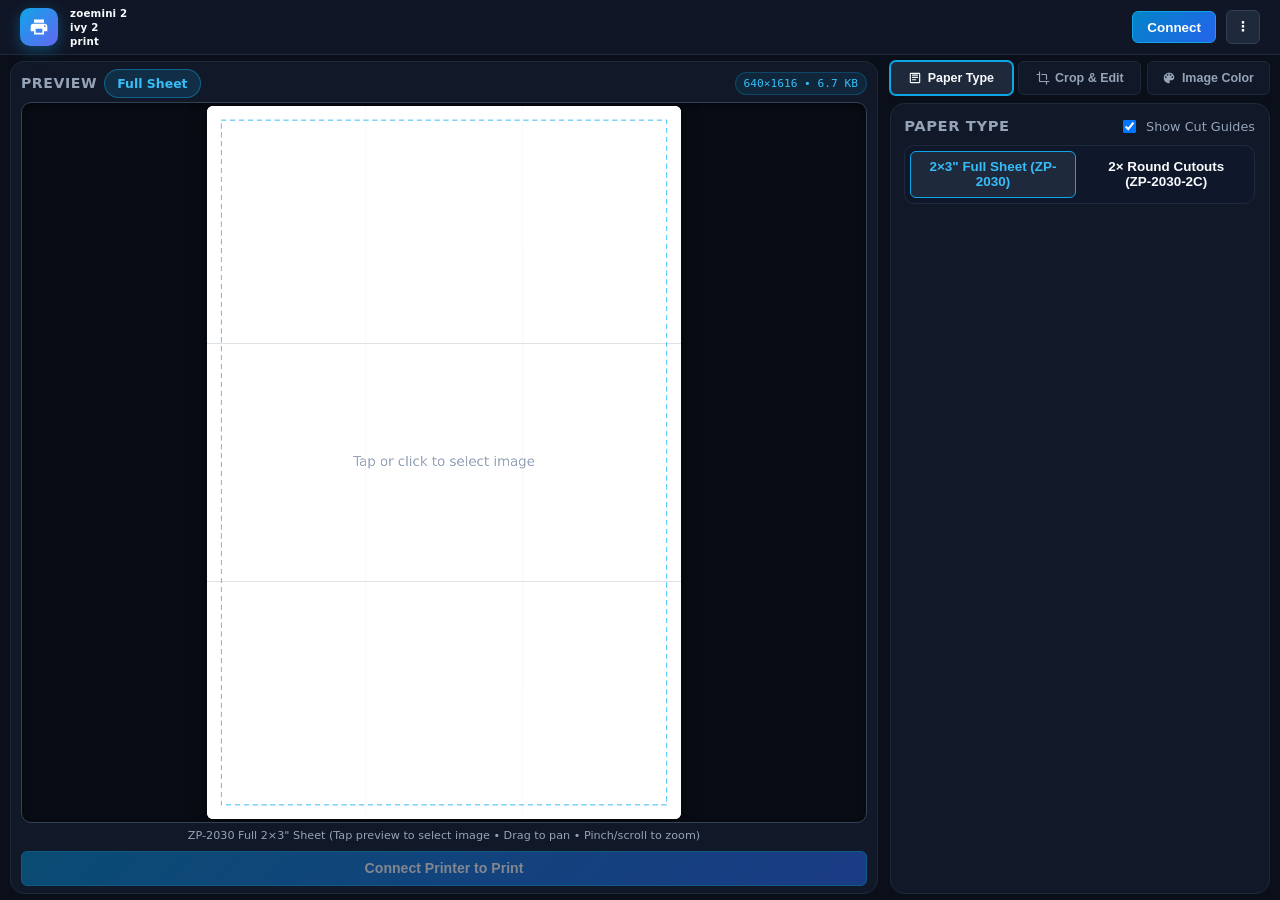
==== ios/ZoeminiPrint/Assets/index.html @ 26948eed "feat(ios): implement native iOS wrapper with Bluetooth bridge and CI workflow - Add WKWebView iOS ap" ====
<!DOCTYPE html>
<html lang="en">
<head>
  <meta charset="UTF-8" />
  <meta name="viewport" content="width=device-width, initial-scale=1.0" />
  <meta name="theme-color" content="#0b0f19" />
  <title>Zoemini 2 / Ivy 2 — Web Print Studio</title>
  <link rel="manifest" href="manifest.json" />
  <link rel="icon" type="image/svg+xml" href="icons/icon.svg" />
  <link rel="icon" type="image/png" sizes="192x192" href="icons/icon-192.png" />
  <link rel="apple-touch-icon" href="icons/icon-192.png" />
  <link rel="stylesheet" href="css/styles.css" />
</head>
<body class="mobile-tab-paper">
  <!-- Top Header -->
  <header class="app-header">
    <div class="brand-group">
      <div class="brand-logo" aria-hidden="true">
        <svg xmlns="http://www.w3.org/2000/svg" viewBox="0 0 24 24" width="20" height="20" fill="currentColor">
          <path d="M19 8H5c-1.66 0-3 1.34-3 3v6h4v4h12v-4h4v-6c0-1.66-1.34-3-3-3zm-3 11H8v-5h8v5zm3-7c-.55 0-1-.45-1-1s.45-1 1-1 1 .45 1 1-.45 1-1 1zm-1-9H6v4h12V3z"/>
        </svg>
      </div>
      <div class="brand-title-compact" aria-label="Zoemini 2 / Ivy 2 Print">
        <span>zoemini 2</span>
        <span>ivy 2</span>
        <span>print</span>
      </div>
    </div>

    <div class="header-conn-controls">
      <!-- Connected Device Name in Header -->
      <div id="header-connected-device" class="header-device-badge" hidden>
        <span class="device-dot"></span>
        <span id="header-device-name" class="device-name-text"></span>
      </div>

      <!-- Connecting Spinner in Header -->
      <span id="header-conn-spinner" class="spinner header-spinner" hidden aria-hidden="true"></span>

      <span id="connection-status-badge" class="status-pill pill-neutral" hidden>Disconnected</span>
      <button id="btn-connect-bt" class="btn btn-primary" type="button">
        Connect
      </button>
      <button id="btn-disconnect" class="btn btn-danger" type="button" hidden>
        Disconnect
      </button>

      <!-- Three-Dot Menu for Telemetry, Simulator & Developer Options -->
      <details id="header-more-menu" class="more-menu">
        <summary class="btn btn-icon-only" aria-label="Menu" title="Menu">
          &#8942;
        </summary>
        <div class="more-menu-popover">
          <a href="https://github.com/MichaelSchuldes/zoemini-ivy2-print" class="more-menu-action-btn" target="_blank" rel="noopener" style="text-decoration:none;">
            <svg xmlns="http://www.w3.org/2000/svg" width="16" height="16" viewBox="0 0 24 24" fill="currentColor">
              <path d="M12 0C5.37 0 0 5.37 0 12c0 5.31 3.435 9.795 8.205 11.385.6.105.825-.255.825-.57 0-.285-.015-1.23-.015-2.235-3.015.555-3.795-.735-4.035-1.41-.135-.345-.72-1.41-1.23-1.695-.42-.225-1.02-.78-.015-.795.945-.015 1.62.87 1.845 1.23 1.08 1.815 2.805 1.305 3.495.99.105-.78.42-1.305.765-1.605-2.67-.3-5.46-1.335-5.46-5.925 0-1.305.465-2.385 1.23-3.225-.12-.3-.54-1.53.12-3.18 0 0 1.005-.315 3.3 1.23.96-.27 1.98-.405 3-.405s2.04.135 3 .405c2.295-1.56 3.3-1.23 3.3-1.23.66 1.65.24 2.88.12 3.18.765.84 1.23 1.905 1.23 3.225 0 4.605-2.805 5.625-5.475 5.925.435.375.81 1.095.81 2.22 0 1.605-.015 2.895-.015 3.3 0 .315.225.69.825.57A12.02 12.02 0 0024 12c0-6.63-5.37-12-12-12z"/>
            </svg>
            <span>GitHub Repository &amp; APK</span>
          </a>

          <button id="menu-btn-telemetry" class="more-menu-action-btn" type="button">
            <svg xmlns="http://www.w3.org/2000/svg" width="16" height="16" viewBox="0 0 24 24" fill="currentColor">
              <path d="M19 3H5c-1.1 0-2 .9-2 2v14c0 1.1.9 2 2 2h14c1.1 0 2-.9 2-2V5c0-1.1-.9-2-2-2zM9 17H7v-7h2v7zm4 0h-2V7h2v10zm4 0h-2v-4h2v4z"/>
            </svg>
            <span>Telemetry &amp; Protocol Inspector</span>
          </button>

          <div class="more-menu-divider"></div>

          <!-- Dual Round Cutout Bleed & Alignment Calibration -->
          <div class="more-menu-title">Calibration</div>
          <details id="round-calibration-details" class="more-menu-details">
            <summary class="more-menu-summary">Round Sticker Cutouts (ZP-2030-2C)</summary>
            <div class="cal-grid" style="margin-top:0.45rem;">
              <div class="cal-field">
                <label for="cal-diameter-mm">Cutout Ø (mm)</label>
                <input id="cal-diameter-mm" type="number" step="0.5" min="20" max="48" value="33" />
              </div>
              <div class="cal-field">
                <label for="cal-bleed-mm">Radial Bleed (mm)</label>
                <input id="cal-bleed-mm" type="number" step="0.25" min="0" max="5" value="2" />
              </div>
              <div class="cal-field">
                <label for="cal-offset-x-mm">Center X Shift (mm)</label>
                <input id="cal-offset-x-mm" type="number" step="0.25" min="-5" max="5" value="0" />
              </div>
              <div class="cal-field">
                <label for="cal-top-y-mm">Top #1 Y Shift (mm)</label>
                <input id="cal-top-y-mm" type="number" step="0.25" min="-5" max="5" value="0" />
              </div>
              <div class="cal-field">
                <label for="cal-bottom-y-mm">Bottom #2 Y Shift (mm)</label>
                <input id="cal-bottom-y-mm" type="number" step="0.25" min="-5" max="5" value="0" />
              </div>
              <div class="cal-field" style="display:flex;align-items:end;">
                <button id="btn-reset-calibration" class="btn btn-sm" type="button" style="width:100%;">
                  Reset Defaults
                </button>
              </div>
            </div>
          </details>

          <div class="more-menu-divider"></div>

          <div class="more-menu-title">Developer &amp; Hardware Simulator</div>
          <button id="btn-connect-sim" class="btn btn-sim btn-sm" type="button" style="width:100%;">
            Start Simulator Mode
          </button>

          <!-- Simulator Fault Injection Controls (shown inside menu when Simulator is active) -->
          <div id="simulator-fault-controls" class="sim-menu-controls" hidden>
            <div class="control-label-row" style="margin-bottom:0.45rem;">
              <label for="sim-select-paper">Sim Loaded Paper</label>
              <select id="sim-select-paper">
                <option value="full-2x3" selected>2×3" Full Sheet (ZP-2030)</option>
                <option value="dual-round-2c">2× Round Cutouts (ZP-2030-2C)</option>
              </select>
            </div>
            <div class="control-label-row">
              <span>Simulator Battery Level</span>
              <span id="sim-battery-label" class="control-value">63%</span>
            </div>
            <input id="sim-battery-range" type="range" min="5" max="63" value="63" />
            <div style="display:flex;flex-direction:column;gap:0.4rem;margin-top:0.45rem;">
              <label class="checkbox-row">
                <input id="sim-chk-cover" type="checkbox" />
                <span>Sim Cover Open</span>
              </label>
              <label class="checkbox-row">
                <input id="sim-chk-nopaper" type="checkbox" />
                <span>Sim Paper Out</span>
              </label>
              <label class="checkbox-row">
                <input id="sim-chk-smartsheet" type="checkbox" />
                <span>Sim Bad SmartSheet</span>
              </label>
            </div>
          </div>
        </div>
      </details>
    </div>
  </header>

  <!-- Browser Compatibility Warning Banner -->
  <div id="compat-warning-banner" class="compat-banner" hidden>
    <strong>Browser Notice:</strong>
    <span id="compat-warning-text"></span>
  </div>

  <!-- Android Web Banner: Hint to download native APK -->
  <div id="android-apk-banner" class="pwa-promo-banner" role="region" aria-label="Download Android App" hidden>
    <div class="pwa-promo-content">
      <div class="pwa-promo-title">
        <strong>📱 Android User? Download the Standalone APK</strong>
      </div>
      <div class="pwa-promo-text">
        Chrome on Android cannot directly communicate with Bluetooth Classic (SPP) printers due to browser and OS profile restrictions. Download the lightweight standalone <strong>Zoemini Print APK</strong> for native Bluetooth printing and direct Gallery sharing!
      </div>
    </div>
    <div class="pwa-promo-actions">
      <a id="btn-download-apk" class="btn btn-sm btn-primary" href="https://github.com/MichaelSchuldes/zoemini-ivy2-print/releases" target="_blank" rel="noopener">
        Download APK
      </a>
      <a id="btn-repo-link" class="btn btn-sm btn-secondary" href="https://github.com/MichaelSchuldes/zoemini-ivy2-print" target="_blank" rel="noopener">
        GitHub Repo
      </a>
      <button id="btn-dismiss-apk-banner" class="btn btn-sm" type="button">
        Got it
      </button>
    </div>
  </div>

  <!-- Main Studio Workspace (Preview on Left, Settings Tabs & Cards on Right) -->
  <main id="view-studio" class="workspace-grid">
    <!-- Main Column: Interactive 2:3 Physical Canvas Preview & Print Trigger -->
    <section class="col-preview">
      <div id="card-preview-stage" class="panel-card preview-stage-card">
        <div class="preview-top-bar">
          <div class="preview-title-group">
            <h2 class="panel-title">Preview</h2>
            <span id="active-slot-editing-badge" class="status-pill pill-sim">
              Full 2×3"
            </span>
          </div>
          <div id="payload-size-badge" class="payload-badge">
            640×1616 • Calculating...
          </div>
        </div>

        <div class="preview-canvas-wrapper">
          <canvas id="zink-preview-canvas" width="1280" height="1920"></canvas>
        </div>

        <div id="canvas-mode-caption" class="canvas-caption">
          Drag to pan • Pinch / scroll to zoom
        </div>

        <!-- Print Progress Indicator -->
        <div id="print-progress-container" class="progress-box" hidden>
          <div class="progress-track">
            <div id="print-progress-fill" class="progress-fill"></div>
          </div>
          <div id="print-progress-text" class="progress-text">Preparing print job...</div>
        </div>

        <div class="print-cta-bar">
          <button id="btn-print-now" class="btn btn-primary btn-block" type="button" disabled>
            Connect Printer to Print
          </button>
        </div>
      </div>
    </section>

    <!-- Studio Controls Tabs (Paper Type, Crop & Edit, Image Color) -->
    <div id="mobile-studio-tabs" class="mobile-tabs" role="tablist">
      <button id="tab-btn-paper" class="mobile-tab-btn active" type="button" role="tab" aria-selected="true">
        <svg xmlns="http://www.w3.org/2000/svg" width="14" height="14" viewBox="0 0 24 24" fill="currentColor">
          <path d="M19 3H5c-1.1 0-2 .9-2 2v14c0 1.1.9 2 2 2h14c1.1 0 2-.9 2-2V5c0-1.1-.9-2-2-2zm0 16H5V5h14v14zM7 10h10v2H7zm0 4h7v2H7zm0-8h10v2H7z"/>
        </svg>
        <span>Paper Type</span>
      </button>
      <button id="tab-btn-crop" class="mobile-tab-btn" type="button" role="tab" aria-selected="false">
        <svg xmlns="http://www.w3.org/2000/svg" width="14" height="14" viewBox="0 0 24 24" fill="currentColor">
          <path d="M17 15h2V7c0-1.1-.9-2-2-2H9v2h8v8zM7 17V1H5v4H1v2h4v10c0 1.1.9 2 2 2h10v4h2v-4h4v-2H7z"/>
        </svg>
        <span>Crop &amp; Edit</span>
      </button>
      <button id="tab-btn-color" class="mobile-tab-btn" type="button" role="tab" aria-selected="false">
        <svg xmlns="http://www.w3.org/2000/svg" width="14" height="14" viewBox="0 0 24 24" fill="currentColor">
          <path d="M12 3c-4.97 0-9 4.03-9 9s4.03 9 9 9c.83 0 1.5-.67 1.5-1.5 0-.39-.15-.74-.39-1.01-.23-.26-.38-.61-.38-.99 0-.83.67-1.5 1.5-1.5H16c2.76 0 5-2.24 5-5 0-4.42-4.03-8-9-8zm-5.5 9c-.83 0-1.5-.67-1.5-1.5S5.67 9 6.5 9 8 9.67 8 10.5 7.33 12 6.5 12zm3-4C8.67 8 8 7.33 8 6.5S8.67 5 9.5 5s1.5.67 1.5 1.5S10.33 8 9.5 8zm5 0c-.83 0-1.5-.67-1.5-1.5S13.67 5 14.5 5s1.5.67 1.5 1.5S15.33 8 14.5 8zm3 4c-.83 0-1.5-.67-1.5-1.5S16.67 9 17.5 9s1.5.67 1.5 1.5-.67 1.5-1.5 1.5z"/>
        </svg>
        <span>Image Color</span>
      </button>
      <button id="tab-btn-toggle" class="mobile-tab-btn-toggle" type="button" title="Minimize controls for full preview" aria-label="Toggle controls drawer">
        <svg id="tab-toggle-icon" xmlns="http://www.w3.org/2000/svg" width="14" height="14" viewBox="0 0 24 24" fill="currentColor">
          <path d="M7.41 8.59L12 13.17l4.59-4.58L18 10l-6 6-6-6 1.41-1.41z"/>
        </svg>
      </button>
    </div>

    <!-- Right Settings Column: Paper Mode, Crop & Transform, Color & Quality -->
    <section class="col-right">
      <!-- Paper Format Card (Tab: Paper Type) -->
      <div id="card-paper-media" class="panel-card">
        <div class="panel-header">
          <h2 class="panel-title">Paper Type</h2>
          <label class="checkbox-row" title="Toggle non-printed crop grid and circular die-cut rings">
            <input id="chk-show-guides" type="checkbox" checked />
            <span>Show Cut Guides</span>
          </label>
        </div>

        <div class="segmented-group" role="group" aria-label="ZINK Paper Format">
          <button id="btn-paper-full" class="btn active" type="button">
            2×3" Full Sheet (ZP-2030)
          </button>
          <button id="btn-paper-dual-round" class="btn" type="button">
            2× Round Cutouts (ZP-2030-2C)
          </button>
        </div>

        <!-- Paper Mismatch Warning Banner (shown when UI mode != device loaded paper) -->
        <div id="paper-mismatch-banner" class="mismatch-banner" role="alert" hidden>
          <div class="mismatch-banner-body">
            <strong>⚠ Paper Type Mismatch:</strong>
            <span id="paper-mismatch-text">
              The printer has 2× Round Cutouts (ZP-2030-2C) loaded, but the UI is set to 2×3" Full Sheet.
            </span>
          </div>
          <div style="display:flex;gap:0.4rem;flex-wrap:wrap;">
            <button id="btn-match-device-paper" class="btn btn-sm btn-warn" type="button" style="flex:1;">
              Switch UI to Match Printer
            </button>
            <button id="btn-update-tray-to-ui" class="btn btn-sm" type="button" style="flex:1;" title="I just loaded this paper into the printer tray">
              I Loaded This Paper in Printer
            </button>
          </div>
        </div>

        <!-- Cover Closed Paper Change Prompt (auto-shown when printer Top Cover is opened & closed) -->
        <div id="cover-closed-paper-prompt" class="mismatch-banner" style="background:rgba(14,165,233,0.14);border-color:rgba(14,165,233,0.5);color:#bae6fd;" hidden>
          <div class="mismatch-banner-body">
            <strong>Top Cover Closed — Did you swap paper?</strong>
            <span>Select which ZINK paper pack is now loaded in the tray:</span>
          </div>
          <div style="display:flex;gap:0.4rem;flex-wrap:wrap;">
            <button id="btn-confirm-loaded-full" class="btn btn-sm btn-primary" type="button" style="flex:1;">
              2×3" Full Sheet (ZP-2030)
            </button>
            <button id="btn-confirm-loaded-round" class="btn btn-sm btn-primary" type="button" style="flex:1;">
              2× Round (ZP-2030-2C)
            </button>
          </div>
        </div>

        <!-- Dual Round Quick Actions -->
        <div id="dual-round-actions-bar" class="dual-round-bar" hidden>
          <button id="btn-copy-slot1-to-2" class="btn btn-sm" type="button" title="Duplicate Top Sticker image & crop settings to Bottom Sticker">
            Copy Top → Bottom
          </button>
          <button id="btn-swap-slots" class="btn btn-sm" type="button" title="Swap Top and Bottom circle stickers">
            Swap Top ⇅ Bottom
          </button>
        </div>

        <!-- Multi-Page PDF Navigation (Shown ONLY when active slot holds a PDF) -->
        <div id="pdf-pagination-box" class="pdf-bar" hidden>
          <span class="pdf-bar-label">PDF Page:</span>
          <div class="pdf-bar-controls">
            <button id="btn-pdf-prev" class="btn btn-sm" type="button">&larr; Prev</button>
            <input id="input-pdf-page" class="pdf-page-input" type="number" min="1" value="1" />
            <span id="label-pdf-total">of 1</span>
            <button id="btn-pdf-next" class="btn btn-sm" type="button">Next &rarr;</button>
          </div>
        </div>
      </div>

      <!-- Crop, Zoom & Rotation Card (Tab: Crop & Edit) -->
      <div id="card-crop-controls" class="panel-card">
        <div class="panel-header">
          <h2 class="panel-title">Crop, Zoom &amp; Rotation</h2>
          <button id="btn-reset-transform" class="btn btn-sm" type="button">
            Reset All
          </button>
        </div>

        <!-- Aspect Ratio Crop vs Fit Mode -->
        <div class="control-group">
          <div class="control-label-row">
            <span>Aspect Framing Mode</span>
          </div>
          <div class="segmented-group">
            <button id="btn-scale-crop" class="btn btn-sm active" type="button">
              Crop to Fill (Cover)
            </button>
            <button id="btn-scale-contain" class="btn btn-sm" type="button">
              Fit Entire (Contain)
            </button>
          </div>
        </div>

        <!-- Zoom Slider & Quick Buttons -->
        <div class="control-group">
          <div class="control-label-row">
            <label for="slider-zoom">Zoom Ratio</label>
            <span id="label-zoom-val" class="control-value">100%</span>
          </div>
          <input id="slider-zoom" type="range" min="25" max="500" step="5" value="100" />
          <div class="toolbar-grid-4" style="margin-top:0.35rem;margin-bottom:0;">
            <button id="btn-zoom-out" class="btn btn-sm" type="button">&minus; Zoom</button>
            <button id="btn-zoom-reset" class="btn btn-sm" type="button">100%</button>
            <button id="btn-zoom-in" class="btn btn-sm" type="button">&plus; Zoom</button>
            <button id="btn-center-pan" class="btn btn-sm" type="button">Center Pan</button>
          </div>
        </div>

        <!-- 90° Step Rotation & Flip -->
        <div class="control-group">
          <div class="control-label-row">
            <span>Orientation &amp; Mirroring</span>
          </div>
          <div class="toolbar-grid-4">
            <button id="btn-rot-ccw" class="btn btn-sm" type="button" title="Rotate 90° Counter-Clockwise">↺ -90°</button>
            <button id="btn-rot-cw" class="btn btn-sm" type="button" title="Rotate 90° Clockwise">↻ +90°</button>
            <button id="btn-flip-h" class="btn btn-sm" type="button" title="Flip Horizontal">⇄ Flip H</button>
            <button id="btn-flip-v" class="btn btn-sm" type="button" title="Flip Vertical">⇅ Flip V</button>
          </div>
          <label class="checkbox-row">
            <input id="chk-auto-landscape" type="checkbox" />
            <span>Auto-rotate landscape images 90° to fit portrait</span>
          </label>
        </div>

        <!-- Fine Rotation Slider (-45° to +45°) -->
        <div class="control-group">
          <div class="control-label-row">
            <label for="slider-fine-rot">Fine Straightening Angle</label>
            <span id="label-fine-rot-val" class="control-value">0.0°</span>
          </div>
          <input id="slider-fine-rot" type="range" min="-45" max="45" step="0.5" value="0" />
        </div>
      </div>

      <div id="card-color-controls" class="panel-card">
        <div class="panel-header">
          <h2 class="panel-title">Image Color &amp; Quality</h2>
          <button id="btn-reset-color" class="btn btn-sm" type="button">
            Reset Color
          </button>
        </div>

        <div class="control-group">
          <div class="control-label-row">
            <label for="slider-brightness">Brightness</label>
            <span id="label-brightness" class="control-value">100%</span>
          </div>
          <input id="slider-brightness" type="range" min="50" max="150" value="100" />
        </div>

        <div class="control-group">
          <div class="control-label-row">
            <label for="slider-contrast">Contrast</label>
            <span id="label-contrast" class="control-value">100%</span>
          </div>
          <input id="slider-contrast" type="range" min="50" max="150" value="100" />
        </div>

        <div class="control-group">
          <div class="control-label-row">
            <label for="slider-saturation">Saturation</label>
            <span id="label-saturation" class="control-value">100%</span>
          </div>
          <input id="slider-saturation" type="range" min="0" max="200" value="100" />
        </div>

        <div class="control-group" style="margin-bottom:0;">
          <div class="control-label-row">
            <label for="slider-jpeg-quality">Baseline JPEG Quality</label>
            <span id="label-jpeg-quality" class="control-value">95%</span>
          </div>
          <input id="slider-jpeg-quality" type="range" min="60" max="100" value="95" />
        </div>
      </div>
    </section>
  </main>

  <!-- Dedicated Page: Printer Telemetry & Protocol Inspector -->
  <main id="view-telemetry" class="telemetry-page" hidden>
    <div class="telemetry-page-header">
      <button id="btn-back-to-studio" class="btn btn-secondary" type="button">
        &larr; Back to Print Studio
      </button>
      <div class="telemetry-page-title-box">
        <h2 class="telemetry-page-title">Printer Telemetry &amp; Protocol Inspector</h2>
        <span class="telemetry-page-subtitle">Live hardware sensors, status registers, and Bluetooth RFCOMM packets</span>
      </div>
    </div>

    <div class="telemetry-page-grid">
      <!-- Printer Hardware Telemetry & Settings Card -->
      <div id="card-telemetry" class="panel-card">
        <div class="panel-header">
          <h2 class="panel-title">Printer Telemetry (PV-223)</h2>
          <button id="btn-refresh-status" class="btn btn-sm" type="button" disabled>
            Refresh
          </button>
        </div>

        <div class="telemetry-grid">
          <div class="tel-item">
            <div class="tel-label">Battery (Min 30%)</div>
            <div class="tel-val-row">
              <span id="tel-battery-value">—</span>
            </div>
            <div class="battery-track">
              <div id="tel-battery-bar" class="battery-fill"></div>
            </div>
          </div>

          <div class="tel-item">
            <div class="tel-label">Top Cover</div>
            <div class="tel-val-row">
              <span id="tel-cover-status" class="tel-badge">—</span>
            </div>
          </div>

          <div class="tel-item">
            <div class="tel-label">Loaded ZINK Paper</div>
            <div class="tel-val-row">
              <span id="tel-paper-status" class="tel-badge">—</span>
            </div>
          </div>

          <div class="tel-item">
            <div class="tel-label">Smart Sheet</div>
            <div class="tel-val-row">
              <span id="tel-smart-sheet" class="tel-badge">—</span>
            </div>
          </div>

          <div class="tel-item">
            <div class="tel-label">Firmware / TMD</div>
            <div class="tel-val-row">
              <span id="tel-firmware" class="tel-badge">—</span>
            </div>
          </div>

          <div class="tel-item">
            <div class="tel-label">Lifetime Prints / MTU</div>
            <div class="tel-val-row">
              <span id="tel-print-count" class="tel-badge">—</span>
              <span id="tel-mtu" class="tel-badge" style="font-size:0.72rem;">—</span>
            </div>
          </div>
        </div>

        <div class="settings-row">
          <label for="select-device-paper-override" title="The Zoemini 2 optical sensor reads thermal calibration (TMD) during printing, not die-cut shapes. Select which ZINK paper pack is loaded in the tray.">Loaded Tray Paper:</label>
          <select id="select-device-paper-override">
            <option value="full-2x3" selected>2×3" Full Sheet (ZP-2030)</option>
            <option value="dual-round-2c">2× Round Cutouts (ZP-2030-2C)</option>
          </select>
        </div>

        <div class="settings-row">
          <label for="select-auto-power-off">Auto Power-Off:</label>
          <div style="display:flex;gap:0.45rem;align-items:center;">
            <select id="select-auto-power-off" disabled>
              <option value="3">3 minutes</option>
              <option value="5" selected>5 minutes</option>
              <option value="10">10 minutes</option>
            </select>
            <button id="btn-reboot-printer" class="btn btn-sm btn-danger" type="button" disabled>
              Reboot
            </button>
          </div>
        </div>
      </div>

      <!-- Protocol Hex Inspector Card -->
      <div id="card-protocol-inspector" class="panel-card">
        <div class="panel-header">
          <h2 class="panel-title">
            Protocol Inspector
            <span id="hex-log-count" class="status-pill pill-neutral" style="font-size:0.7rem;padding:0.1rem 0.45rem;margin-left:0.3rem;">0</span>
          </h2>
          <div style="display:flex;gap:0.35rem;">
            <button id="btn-export-log" class="btn btn-sm" type="button">Export JSON</button>
            <button id="btn-clear-log" class="btn btn-sm" type="button">Clear</button>
          </div>
        </div>

        <label class="checkbox-row" style="margin-bottom:0.5rem;">
          <input id="chk-hide-jpeg-chunks" type="checkbox" checked />
          <span>Hide 990-byte JPEG stream chunks (show 34B control packets only)</span>
        </label>

        <div id="hex-log-entries" class="hex-log-box">
          <div class="log-empty">
            No protocol packets logged yet. Connect to printer to inspect traffic.
          </div>
        </div>
      </div>
    </div>
  </main>

  <!-- Image Selection Modal -->
  <div id="image-modal" class="modal-backdrop" hidden>
    <div class="modal-card">
      <div class="modal-header">
        <h3 id="image-modal-title" class="modal-title">Select Image</h3>
        <button id="btn-close-image-modal" class="modal-close-btn" type="button" aria-label="Close">&times;</button>
      </div>
      <p id="image-modal-subtitle" class="modal-subtitle">Choose an image, SVG, or PDF page</p>

      <div class="image-modal-body" style="display:flex;flex-direction:column;gap:0.75rem;margin:0.5rem 0;">
        <label class="btn btn-primary" style="display:flex;align-items:center;justify-content:center;gap:0.5rem;padding:0.8rem 1rem;cursor:pointer;font-weight:600;text-align:center;">
          <svg xmlns="http://www.w3.org/2000/svg" width="18" height="18" viewBox="0 0 24 24" fill="currentColor">
            <path d="M21 19V5c0-1.1-.9-2-2-2H5c-1.1 0-2 .9-2 2v14c0 1.1.9 2 2 2h14c1.1 0 2-.9 2-2zM8.5 13.5l2.5 3.01L14.5 12l4.5 6H5l3.5-4.5z"/>
          </svg>
          <span>Choose Image / SVG / PDF</span>
          <input id="image-modal-file-input" type="file" accept="image/*,image/svg+xml,.svg,application/pdf,.pdf" hidden />
        </label>

        <div style="display:flex;gap:0.5rem;">
          <button id="btn-image-modal-sample" class="btn btn-secondary" type="button" style="flex:1;">
            Load Sample
          </button>
          <button id="btn-image-modal-clear" class="btn btn-secondary" type="button" style="flex:1;">
            Clear
          </button>
        </div>

        <div id="image-modal-meta" class="slot-meta" style="padding:0.55rem 0.75rem;background:rgba(255,255,255,0.03);border:1px solid var(--border-subtle);border-radius:var(--radius-sm);text-align:center;">
          No image currently loaded
        </div>
      </div>

      <div class="modal-footer">
        <button id="btn-cancel-image-modal" class="btn btn-secondary" type="button">Close</button>
      </div>
    </div>
  </div>

  <!-- Bluetooth Device Picker Modal (Android Bridge) -->
  <div id="bt-device-modal" class="modal-backdrop" hidden>
    <div class="modal-card">
      <div class="modal-header">
        <h3 class="modal-title">Select Bluetooth Device</h3>
        <button id="btn-close-device-modal" class="modal-close-btn" type="button" aria-label="Close">&times;</button>
      </div>
      <p class="modal-subtitle">Choose your Zoemini or Ivy printer to connect:</p>
      <div id="bt-device-list" class="device-list">
        <!-- Populated dynamically with paired Bluetooth devices -->
      </div>
      <div class="modal-footer">
        <button id="btn-cancel-device-modal" class="btn btn-secondary" type="button">Cancel</button>
      </div>
    </div>
  </div>

  <!-- Toast Container -->
  <div id="toast-container" class="toast-container" aria-live="polite"></div>

  <script type="module" src="js/main.js"></script>
</body>
</html>
---- ios/ZoeminiPrint/Assets/css/styles.css ----
:root {
  --bg-app: #0b0f19;
  --bg-card: #111827;
  --bg-card-alt: #1e293b;
  --bg-input: #0f172a;
  --border-subtle: #1e293b;
  --border-strong: #334155;
  --text-primary: #f8fafc;
  --text-secondary: #94a3b8;
  --text-muted: #64748b;
  --accent: #0ea5e9;
  --accent-hover: #38bdf8;
  --accent-soft: rgba(14, 165, 233, 0.14);
  --success: #10b981;
  --warning: #f59e0b;
  --danger: #ef4444;
  --radius-sm: 6px;
  --radius-md: 10px;
  --radius-lg: 14px;
  --shadow-card: 0 10px 30px -10px rgba(0, 0, 0, 0.55);
}

*,
*::before,
*::after {
  box-sizing: border-box;
}

[hidden] {
  display: none !important;
}

html,
body {
  height: 100vh;
  height: 100dvh;
  margin: 0;
  padding: 0;
  overflow: hidden;
}

body {
  display: flex;
  flex-direction: column;
  font-family: "Inter", system-ui, -apple-system, BlinkMacSystemFont, "Segoe UI", Roboto, sans-serif;
  background-color: var(--bg-app);
  color: var(--text-primary);
  line-height: 1.4;
  -webkit-tap-highlight-color: transparent;
}

/* Header */
.app-header {
  flex-shrink: 0;
  display: flex;
  align-items: center;
  justify-content: space-between;
  flex-wrap: nowrap;
  gap: 0.75rem;
  padding: 0.5rem 1.25rem;
  background: rgba(17, 24, 39, 0.95);
  backdrop-filter: blur(12px);
  border-bottom: 1px solid var(--border-subtle);
  z-index: 30;
}

.brand-group {
  display: flex;
  align-items: center;
  gap: 0.75rem;
  flex-shrink: 0;
}

.brand-logo {
  width: 38px;
  height: 38px;
  border-radius: 10px;
  background: linear-gradient(135deg, #0ea5e9 0%, #6366f1 100%);
  display: grid;
  place-items: center;
  font-weight: 800;
  font-size: 1.05rem;
  color: #fff;
  box-shadow: 0 4px 14px rgba(14, 165, 233, 0.35);
  flex-shrink: 0;
}

.brand-title-compact {
  display: flex;
  flex-direction: column;
  justify-content: space-between;
  height: 38px;
  user-select: none;
}

.brand-title-compact span {
  font-size: 0.64rem;
  font-weight: 700;
  line-height: 1;
  color: var(--text-primary);
  letter-spacing: 0.02em;
  display: block;
}

.header-conn-controls {
  display: flex;
  align-items: center;
  flex-wrap: nowrap;
  flex-shrink: 0;
  gap: 0.6rem;
}

#btn-connect-bt,
#btn-disconnect {
  flex-shrink: 0;
  white-space: nowrap;
}

/* Header Three-Dot Menu */
.more-menu {
  position: relative;
  flex-shrink: 0;
}

.more-menu > summary {
  list-style: none;
}

.more-menu > summary::-webkit-details-marker {
  display: none;
}

.btn-icon-only {
  width: 34px;
  height: 34px;
  padding: 0;
  font-size: 1.15rem;
  line-height: 1;
}

.more-menu-popover {
  position: absolute;
  right: 0;
  top: calc(100% + 0.45rem);
  width: 300px;
  max-width: calc(100vw - 1.5rem);
  max-height: calc(100vh - 4.5rem);
  overflow-y: auto;
  background: var(--bg-card);
  border: 1px solid var(--border-strong);
  border-radius: var(--radius-md);
  padding: 0.75rem;
  box-shadow: 0 16px 36px rgba(0, 0, 0, 0.72);
  z-index: 60;
}

.more-menu-details {
  border: 1px solid var(--border-subtle);
  border-radius: var(--radius-sm);
  padding: 0.45rem 0.6rem;
  background: rgba(255, 255, 255, 0.02);
}

.more-menu-summary {
  cursor: pointer;
  font-size: 0.78rem;
  font-weight: 600;
  color: var(--text-secondary);
  user-select: none;
}

.more-menu-summary:hover {
  color: var(--text-primary);
}

.more-menu-title {
  font-size: 0.72rem;
  font-weight: 700;
  text-transform: uppercase;
  letter-spacing: 0.04em;
  color: var(--text-muted);
  margin-bottom: 0.55rem;
}

.header-device-badge {
  display: inline-flex;
  align-items: center;
  gap: 0.4rem;
  padding: 0.28rem 0.65rem;
  background: rgba(16, 185, 129, 0.14);
  border: 1px solid rgba(16, 185, 129, 0.4);
  border-radius: var(--radius-full);
  font-size: 0.8rem;
  font-weight: 600;
  color: #34d399;
  max-width: 240px;
}

.header-device-badge[hidden] {
  display: none !important;
}

.device-dot {
  width: 7px;
  height: 7px;
  border-radius: 50%;
  background: #10b981;
  box-shadow: 0 0 6px rgba(16, 185, 129, 0.9);
  flex-shrink: 0;
}

.device-name-text {
  overflow: hidden;
  text-overflow: ellipsis;
  white-space: nowrap;
}

.header-spinner {
  color: var(--accent-warn);
  margin-right: 0;
  vertical-align: middle;
}

.header-spinner[hidden] {
  display: none !important;
}

.more-menu-action-btn {
  display: flex;
  align-items: center;
  gap: 0.6rem;
  width: 100%;
  padding: 0.55rem 0.65rem;
  background: transparent;
  border: 1px solid transparent;
  border-radius: var(--radius-sm);
  color: var(--text-primary);
  font-size: 0.84rem;
  font-weight: 500;
  text-align: left;
  cursor: pointer;
  transition: background 0.15s, color 0.15s;
}

.more-menu-action-btn:hover {
  background: rgba(255, 255, 255, 0.08);
  color: var(--accent-primary);
}

.more-menu-divider {
  height: 1px;
  background: var(--border-subtle);
  margin: 0.55rem 0;
}

.sim-menu-controls {
  margin-top: 0.65rem;
  padding-top: 0.65rem;
  border-top: 1px solid var(--border-subtle);
  display: flex;
  flex-direction: column;
  align-items: stretch;
}

.sim-menu-controls[hidden] {
  display: none !important;
}

/* Dedicated Page: Printer Telemetry & Protocol Inspector */
.telemetry-page {
  flex: 1 1 0;
  min-height: 0;
  max-width: 1380px;
  width: 100%;
  margin: 0 auto;
  padding: 1rem;
  overflow-y: auto;
  scrollbar-width: thin;
  display: flex;
  flex-direction: column;
  gap: 1rem;
}

.telemetry-page[hidden] {
  display: none !important;
}

.telemetry-page-header {
  display: flex;
  align-items: center;
  flex-wrap: wrap;
  gap: 1rem;
  padding-bottom: 0.75rem;
  border-bottom: 1px solid var(--border-subtle);
}

.telemetry-page-title-box {
  display: flex;
  flex-direction: column;
}

.telemetry-page-title {
  margin: 0;
  font-size: 1.2rem;
  font-weight: 700;
}

.telemetry-page-subtitle {
  font-size: 0.8rem;
  color: var(--text-secondary);
}

.telemetry-page-grid {
  display: grid;
  grid-template-columns: minmax(320px, 420px) 1fr;
  gap: 1.25rem;
  align-items: start;
}

@media (max-width: 900px) {
  .telemetry-page-grid {
    grid-template-columns: 1fr;
  }
}

/* Status Pill */
.status-pill {
  display: inline-flex;
  align-items: center;
  gap: 0.4rem;
  padding: 0.32rem 0.75rem;
  border-radius: 999px;
  font-size: 0.78rem;
  font-weight: 600;
}

.pill-neutral {
  background: #1e293b;
  color: var(--text-secondary);
  border: 1px solid var(--border-strong);
}

.pill-ok {
  background: rgba(16, 185, 129, 0.15);
  color: #34d399;
  border: 1px solid rgba(16, 185, 129, 0.4);
}

.pill-sim {
  background: rgba(14, 165, 233, 0.16);
  color: #38bdf8;
  border: 1px solid rgba(14, 165, 233, 0.45);
}

/* Compatibility Banner */
.compat-banner {
  background: rgba(245, 158, 11, 0.12);
  border-bottom: 1px solid rgba(245, 158, 11, 0.35);
  color: #fde68a;
  padding: 0.65rem 1.5rem;
  font-size: 0.84rem;
}

/* Android First-Use PWA Benefits Banner */
.pwa-promo-banner {
  background: linear-gradient(90deg, rgba(14, 165, 233, 0.16) 0%, rgba(37, 99, 235, 0.16) 100%);
  border-bottom: 1px solid rgba(14, 165, 233, 0.45);
  color: var(--text-primary);
  padding: 0.75rem 1.25rem;
  display: flex;
  align-items: center;
  justify-content: space-between;
  flex-wrap: wrap;
  gap: 0.75rem;
  font-size: 0.82rem;
}

.pwa-promo-content {
  flex: 1;
  min-width: 240px;
}

.pwa-promo-title {
  color: #38bdf8;
  font-size: 0.86rem;
  margin-bottom: 0.2rem;
}

.pwa-promo-text {
  color: var(--text-secondary);
  line-height: 1.4;
}

.pwa-promo-actions {
  display: flex;
  align-items: center;
  gap: 0.5rem;
}

/* Main Studio Workspace Grid (Preview on Left, Settings on Right) */
.workspace-grid {
  flex: 1 1 0;
  min-height: 0;
  max-width: 100%;
  width: 100%;
  margin: 0;
  padding: 0.4rem 0.65rem;
  display: grid;
  grid-template-columns: 1fr minmax(320px, 380px);
  grid-template-rows: auto 1fr;
  gap: 0.5rem 0.75rem;
  align-items: stretch;
  overflow: hidden;
}

.col-preview {
  grid-column: 1;
  grid-row: 1 / span 2;
  height: 100%;
  min-height: 0;
  display: flex;
  flex-direction: column;
  overflow: hidden;
}

/* Studio Tabs (visible on desktop as well as mobile) */
.mobile-tabs {
  grid-column: 2;
  grid-row: 1;
  display: flex;
  gap: 0.35rem;
  margin: 0;
  flex-shrink: 0;
}

.mobile-tab-btn {
  flex: 1;
  display: flex;
  align-items: center;
  justify-content: center;
  gap: 0.35rem;
  padding: 0.38rem 0.5rem;
  background: var(--bg-card);
  border: 1px solid var(--border-subtle);
  border-radius: var(--radius-sm);
  color: var(--text-secondary);
  font-size: 0.78rem;
  font-weight: 600;
  cursor: pointer;
  min-height: 34px;
  white-space: nowrap;
  transition: all 0.15s ease;
}

.mobile-tab-btn.active {
  background: var(--bg-card-alt);
  border-color: var(--accent);
  color: var(--text-primary);
  box-shadow: 0 0 0 1px var(--accent);
}

.mobile-tab-btn-toggle {
  display: none;
}

.col-right {
  grid-column: 2;
  grid-row: 2;
  height: 100%;
  min-height: 0;
  overflow-y: auto;
  scrollbar-width: thin;
  scrollbar-color: var(--border-strong) transparent;
  display: flex;
  flex-direction: column;
}

.col-right .panel-card {
  margin-bottom: 0;
  flex: 1 1 auto;
}

/* Card visibility by active tab - enforces multiple rows with flex-direction: column */
#card-paper-media,
#card-crop-controls,
#card-color-controls {
  display: none !important;
}

body.mobile-tab-paper #card-paper-media {
  display: flex !important;
  flex-direction: column !important;
}

body.mobile-tab-crop #card-crop-controls {
  display: flex !important;
  flex-direction: column !important;
}

body.mobile-tab-color #card-color-controls {
  display: flex !important;
  flex-direction: column !important;
}

/* Mobile Layout (<= 850px): Preview is maximized to fill available space */
@media (max-width: 850px) {
  html, body {
    height: 100dvh;
    overflow: hidden;
  }

  .app-header {
    padding: 0.3rem 0.55rem;
    gap: 0.3rem;
    flex-wrap: nowrap;
  }

  .brand-logo {
    width: 28px;
    height: 28px;
    font-size: 0.8rem;
    flex-shrink: 0;
  }

  .brand-title-compact {
    height: 28px;
  }

  .brand-title-compact span {
    font-size: 0.52rem;
    line-height: 1;
  }

  .header-conn-controls {
    gap: 0.3rem;
    flex-wrap: nowrap;
    flex-shrink: 0;
  }

  .header-device-badge {
    max-width: 100px;
    padding: 0.15rem 0.35rem;
    font-size: 0.68rem;
    flex-shrink: 1;
  }

  #btn-connect-bt, #btn-disconnect {
    padding: 0.28rem 0.48rem;
    font-size: 0.75rem;
    flex-shrink: 0;
    white-space: nowrap;
  }

  .workspace-grid {
    display: flex;
    flex-direction: column;
    padding: 0.2rem 0.35rem;
    gap: 0.25rem;
    height: calc(100dvh - 44px);
    max-height: calc(100dvh - 44px);
    overflow: hidden;
  }

  /* 1. Preview at top: Maximized to take ALL remaining vertical space! */
  .col-preview {
    order: 1;
    flex: 1 1 0;
    min-height: 0;
    height: auto;
    max-height: none;
    display: flex;
    flex-direction: column;
    overflow: hidden;
  }

  .preview-stage-card {
    height: 100%;
    min-height: 0;
    padding: 0.25rem 0.35rem !important;
    border-radius: var(--radius-md) !important;
    gap: 0.15rem !important;
  }

  .preview-top-bar {
    margin-bottom: 0.08rem !important;
    height: 22px !important;
    min-height: 22px !important;
    max-height: 22px !important;
    flex-wrap: nowrap !important;
    overflow: hidden !important;
  }

  .preview-title-group .panel-title {
    font-size: 0.74rem !important;
    white-space: nowrap !important;
  }

  #active-slot-editing-badge {
    font-size: 0.62rem;
    padding: 0.05rem 0.3rem;
    white-space: nowrap;
  }

  #active-slot-editing-badge.slot-badge-full {
    display: none !important;
  }

  .payload-badge {
    display: none !important;
  }

  .canvas-caption {
    display: none !important;
  }

  .preview-canvas-wrapper {
    flex: 1 1 0;
    min-height: 0;
    width: 100%;
    max-width: 100% !important;
    padding: 2px !important;
    border-radius: 8px !important;
  }

  .print-cta-bar {
    margin-top: 0.15rem !important;
  }

  #btn-print-now {
    padding: 0.38rem 0.6rem !important;
    font-size: 0.82rem !important;
  }

  /* 2. Mobile Tab Switcher */
  .mobile-tabs {
    order: 2;
    display: flex;
    gap: 0.25rem;
    flex-shrink: 0;
    margin: 0.08rem 0;
  }

  .mobile-tab-btn {
    flex: 1;
    display: flex;
    align-items: center;
    justify-content: center;
    gap: 0.25rem;
    padding: 0.3rem 0.35rem;
    background: var(--bg-card);
    border: 1px solid var(--border-subtle);
    border-radius: var(--radius-sm);
    color: var(--text-secondary);
    font-size: 0.73rem;
    font-weight: 600;
    cursor: pointer;
    min-height: 34px;
    white-space: nowrap;
    transition: all 0.15s ease;
  }

  .mobile-tab-btn.active {
    background: var(--bg-card-alt);
    border-color: var(--accent);
    color: var(--text-primary);
    box-shadow: 0 0 0 1px var(--accent);
  }

  .mobile-tab-btn-toggle {
    display: flex !important;
    align-items: center;
    justify-content: center;
    width: 34px;
    height: 34px;
    padding: 0;
    background: var(--bg-card);
    border: 1px solid var(--border-subtle);
    border-radius: var(--radius-sm);
    color: var(--text-secondary);
    cursor: pointer;
    transition: all 0.15s ease;
    flex-shrink: 0;
  }

  .mobile-tab-btn-toggle:hover,
  .mobile-tab-btn-toggle.collapsed {
    background: var(--bg-card-alt);
    color: var(--accent);
    border-color: var(--accent);
  }

  /* 3. Controls Drawer: Compact, scrollable, leaves maximum room for preview */
  .col-right {
    order: 3;
    flex: 0 0 auto;
    height: 32vh;
    min-height: 130px;
    max-height: 38vh;
    overflow-y: auto;
    -webkit-overflow-scrolling: touch;
    display: flex;
    flex-direction: column;
  }

  /* Collapsed state: Controls completely hidden, Preview takes 100% of height! */
  body.mobile-controls-collapsed .col-right {
    display: none !important;
  }

  body.mobile-controls-collapsed .col-preview {
    flex: 1 1 0 !important;
    height: 100% !important;
  }

  .col-right .panel-card {
    padding: 0.45rem 0.55rem !important;
    border-radius: var(--radius-md) !important;
  }

  .panel-header {
    margin-bottom: 0.3rem !important;
  }

  .panel-title {
    font-size: 0.78rem !important;
  }

  .control-group {
    margin-bottom: 0.3rem !important;
  }

  .control-label-row {
    font-size: 0.7rem !important;
    margin-bottom: 0.08rem !important;
  }

  .slot-card {
    padding: 0.4rem 0.5rem !important;
    margin-top: 0.3rem !important;
  }

  .slot-meta {
    margin-bottom: 0.25rem !important;
    font-size: 0.68rem !important;
  }

  .slot-actions .btn {
    padding: 0.25rem 0.4rem !important;
    font-size: 0.7rem !important;
  }
}

/* Landscape Mode on Low-Height Devices (e.g. Phone/Small Tablet in Landscape) */
@media (max-width: 900px) and (orientation: landscape) and (max-height: 550px) {
  .workspace-grid {
    display: grid !important;
    grid-template-columns: 1fr minmax(280px, 320px) !important;
    grid-template-rows: auto 1fr !important;
    height: calc(100dvh - 42px) !important;
    padding: 0.25rem 0.5rem !important;
    gap: 0.35rem 0.5rem !important;
  }

  .col-preview {
    grid-column: 1 !important;
    grid-row: 1 / span 2 !important;
    order: 1 !important;
    height: 100% !important;
  }

  .mobile-tabs {
    grid-column: 2 !important;
    grid-row: 1 !important;
    order: 2 !important;
    margin: 0 !important;
  }

  .col-right {
    grid-column: 2 !important;
    grid-row: 2 !important;
    order: 3 !important;
    height: 100% !important;
    max-height: none !important;
  }
}

/* Panel Cards */
.panel-card {
  background: var(--bg-card);
  border: 1px solid var(--border-subtle);
  border-radius: var(--radius-lg);
  padding: 0.75rem 0.85rem;
  box-shadow: var(--shadow-card);
  margin-bottom: 0.65rem;
}

.panel-header {
  display: flex;
  align-items: center;
  justify-content: space-between;
  gap: 0.5rem;
  margin-bottom: 0.5rem;
}

.panel-title {
  margin: 0;
  font-size: 0.92rem;
  font-weight: 700;
  text-transform: uppercase;
  letter-spacing: 0.04em;
  color: var(--text-secondary);
}

/* Buttons */
.btn {
  display: inline-flex;
  align-items: center;
  justify-content: center;
  gap: 0.45rem;
  padding: 0.48rem 0.9rem;
  border-radius: var(--radius-sm);
  font-size: 0.84rem;
  font-weight: 600;
  cursor: pointer;
  border: 1px solid var(--border-strong);
  background: var(--bg-card-alt);
  color: var(--text-primary);
  transition: all 0.15s ease;
}

.btn:hover:not(:disabled) {
  border-color: var(--accent);
  background: #26354d;
}

.btn:disabled {
  opacity: 0.48;
  cursor: not-allowed;
}

.btn.active {
  background: var(--accent-soft);
  border-color: var(--accent);
  color: #38bdf8;
}

.btn-primary {
  background: linear-gradient(135deg, #0284c7 0%, #2563eb 100%);
  border-color: #0ea5e9;
  color: #fff;
}

.btn-primary:hover:not(:disabled) {
  background: linear-gradient(135deg, #0ea5e9 0%, #3b82f6 100%);
}

.btn-sim {
  background: rgba(99, 102, 241, 0.16);
  border-color: rgba(99, 102, 241, 0.5);
  color: #c7d2fe;
}

.btn-danger {
  background: rgba(239, 68, 68, 0.14);
  border-color: rgba(239, 68, 68, 0.45);
  color: #fca5a5;
}

.btn-warn {
  background: rgba(245, 158, 11, 0.18);
  border-color: rgba(245, 158, 11, 0.55);
  color: #fde68a;
}

.btn-warn:hover:not(:disabled) {
  background: rgba(245, 158, 11, 0.28);
  border-color: #fbbf24;
  color: #fff;
}

.btn-sm {
  padding: 0.32rem 0.65rem;
  font-size: 0.78rem;
}

.btn-block {
  width: 100%;
  padding: 0.55rem 0.85rem;
  font-size: 0.88rem;
}

/* Segmented Mode Toggle */
.segmented-group {
  display: grid;
  grid-template-columns: 1fr 1fr;
  gap: 0.45rem;
  background: var(--bg-input);
  padding: 0.3rem;
  border-radius: var(--radius-md);
  border: 1px solid var(--border-subtle);
}

.segmented-group .btn {
  border: 1px solid transparent;
  background: transparent;
}

.segmented-group .btn.active {
  background: var(--bg-card-alt);
  border-color: var(--accent);
  color: #38bdf8;
}

/* Paper Mismatch Warning Banner */
.mismatch-banner {
  margin-top: 0.65rem;
  padding: 0.65rem 0.75rem;
  border-radius: var(--radius-md);
  background: rgba(245, 158, 11, 0.14);
  border: 1px solid rgba(245, 158, 11, 0.5);
  color: #fde68a;
  font-size: 0.79rem;
  display: flex;
  flex-direction: column;
  gap: 0.5rem;
}

.mismatch-banner[hidden] {
  display: none !important;
}

.mismatch-banner-body {
  line-height: 1.4;
}

/* Media Slot Cards */
.slot-card {
  border: 1px solid var(--border-strong);
  background: var(--bg-input);
  border-radius: var(--radius-md);
  padding: 0.55rem 0.7rem;
  margin-top: 0.5rem;
  transition: border-color 0.15s ease, box-shadow 0.15s ease;
  cursor: pointer;
}

.slot-card.slot-active {
  border-color: var(--accent);
  box-shadow: 0 0 0 2px rgba(14, 165, 233, 0.22);
}

.slot-card.drag-over,
.preview-canvas-wrapper canvas.drag-over {
  border-color: #38bdf8 !important;
  box-shadow: 0 0 0 3px rgba(56, 189, 248, 0.4) !important;
}

.slot-card-header {
  display: flex;
  align-items: center;
  justify-content: space-between;
  gap: 0.5rem;
  margin-bottom: 0.35rem;
}

.slot-card-title {
  font-size: 0.86rem;
  font-weight: 700;
  color: var(--text-primary);
}

.slot-meta {
  font-size: 0.76rem;
  color: var(--text-secondary);
  margin-bottom: 0.65rem;
  word-break: break-all;
}

.slot-actions {
  display: flex;
  flex-wrap: wrap;
  gap: 0.4rem;
}

.dual-round-bar {
  display: flex;
  gap: 0.45rem;
  margin-top: 0.65rem;
}

.dual-round-bar .btn {
  flex: 1;
}

/* PDF Pagination Bar */
.pdf-bar {
  margin-top: 0.75rem;
  padding: 0.6rem 0.75rem;
  border-radius: var(--radius-sm);
  background: rgba(14, 165, 233, 0.1);
  border: 1px solid rgba(14, 165, 233, 0.35);
  display: flex;
  align-items: center;
  justify-content: space-between;
  flex-wrap: wrap;
  gap: 0.5rem;
  font-size: 0.82rem;
}

.pdf-bar[hidden],
.dual-round-bar[hidden],
.slot-card[hidden],
.progress-box[hidden] {
  display: none !important;
}

.pdf-bar-controls {
  display: flex;
  align-items: center;
  gap: 0.35rem;
}

.pdf-page-input {
  width: 54px;
  padding: 0.22rem 0.4rem;
  border-radius: 4px;
  border: 1px solid var(--border-strong);
  background: var(--bg-input);
  color: var(--text-primary);
  text-align: center;
}

/* Center Preview Column */
.preview-stage-card {
  height: 100%;
  min-height: 0;
  margin-bottom: 0;
  display: flex;
  flex-direction: column;
  align-items: stretch;
  justify-content: space-between;
  padding: 0.4rem 0.6rem;
  gap: 0.25rem;
}

.preview-top-bar {
  width: 100%;
  flex-shrink: 0;
  display: flex;
  align-items: center;
  justify-content: space-between;
  gap: 0.4rem;
  min-height: 24px;
}

.preview-title-group {
  display: flex;
  align-items: center;
  gap: 0.45rem;
  min-width: 0;
}

.preview-title-group .panel-title {
  margin: 0;
  font-size: 0.88rem;
  font-weight: 700;
  white-space: nowrap;
}

.preview-canvas-wrapper {
  position: relative;
  flex: 1 1 0;
  min-height: 0;
  width: 100%;
  height: 100%;
  background: #080c14;
  border-radius: 10px;
  padding: 3px;
  border: 1px solid var(--border-strong);
  box-shadow: inset 0 2px 8px rgba(0, 0, 0, 0.45);
  display: flex;
  align-items: center;
  justify-content: center;
  overflow: hidden;
}

#zink-preview-canvas {
  width: auto;
  height: 100%;
  max-width: 100%;
  max-height: 100%;
  aspect-ratio: 2 / 3;
  border-radius: 6px;
  background: #ffffff;
  cursor: pointer;
  touch-action: none;
  display: block;
  box-shadow: 0 4px 20px rgba(0, 0, 0, 0.45);
}

#zink-preview-canvas.is-dragging {
  cursor: grabbing;
}

.canvas-caption {
  flex-shrink: 0;
  margin-top: 0.15rem;
  font-size: 0.7rem;
  color: var(--text-secondary);
  text-align: center;
  line-height: 1.2;
}

.payload-badge {
  flex-shrink: 0;
  font-size: 0.7rem;
  font-family: ui-monospace, SFMono-Regular, Menlo, Monaco, Consolas, monospace;
  color: #38bdf8;
  background: rgba(14, 165, 233, 0.1);
  padding: 0.15rem 0.5rem;
  border-radius: 999px;
  border: 1px solid rgba(14, 165, 233, 0.25);
  white-space: nowrap;
}

.print-cta-bar {
  width: 100%;
  flex-shrink: 0;
  margin-top: 0.25rem;
  display: flex;
  flex-direction: column;
  gap: 0.35rem;
}

/* Progress Bar */
.progress-box {
  width: 100%;
  margin-top: 0.65rem;
  background: var(--bg-input);
  border: 1px solid var(--border-strong);
  border-radius: var(--radius-sm);
  padding: 0.55rem 0.75rem;
}

.progress-track {
  width: 100%;
  height: 8px;
  background: #1e293b;
  border-radius: 999px;
  overflow: hidden;
  margin-bottom: 0.35rem;
}

.progress-fill {
  height: 100%;
  width: 0%;
  background: linear-gradient(90deg, #0ea5e9, #10b981);
  transition: width 0.12s linear;
}

.progress-text {
  font-size: 0.76rem;
  color: var(--text-secondary);
}

/* Sliders & Controls */
.control-group {
  margin-bottom: 0.48rem;
}

.control-label-row {
  display: flex;
  align-items: center;
  justify-content: space-between;
  font-size: 0.78rem;
  color: var(--text-secondary);
  margin-bottom: 0.2rem;
}

.control-value {
  font-family: ui-monospace, SFMono-Regular, Menlo, monospace;
  color: var(--text-primary);
  font-size: 0.76rem;
}

input[type="range"] {
  width: 100%;
  accent-color: var(--accent);
  cursor: pointer;
  margin: 0.15rem 0;
}

.toolbar-grid-4 {
  display: grid;
  grid-template-columns: repeat(4, 1fr);
  gap: 0.35rem;
  margin-bottom: 0.45rem;
}

.toolbar-grid-4 .btn {
  padding: 0.3rem 0.25rem;
  font-size: 0.74rem;
  min-width: 0;
  white-space: nowrap;
  overflow: hidden;
  text-overflow: ellipsis;
  text-align: center;
}

.toolbar-grid-2 {
  display: grid;
  grid-template-columns: 1fr 1fr;
  gap: 0.35rem;
  margin-top: 0.4rem;
}

.checkbox-row {
  display: flex;
  align-items: center;
  gap: 0.45rem;
  font-size: 0.8rem;
  color: var(--text-secondary);
  cursor: pointer;
  user-select: none;
}

/* Telemetry Grid */
.telemetry-grid {
  display: grid;
  grid-template-columns: 1fr 1fr;
  gap: 0.55rem;
}

.tel-item {
  background: var(--bg-input);
  border: 1px solid var(--border-subtle);
  border-radius: var(--radius-sm);
  padding: 0.5rem 0.65rem;
}

.tel-label {
  font-size: 0.72rem;
  color: var(--text-muted);
  text-transform: uppercase;
  letter-spacing: 0.04em;
}

.tel-val-row {
  display: flex;
  align-items: center;
  justify-content: space-between;
  margin-top: 0.2rem;
  font-size: 0.85rem;
  font-weight: 600;
}

.battery-track {
  width: 100%;
  height: 6px;
  background: #1e293b;
  border-radius: 99px;
  overflow: hidden;
  margin-top: 0.35rem;
}

.battery-fill {
  height: 100%;
  width: 0%;
  background: var(--text-muted);
  transition: width 0.25s ease;
}

.battery-fill.bat-ok {
  background: var(--success);
}

.battery-fill.bat-low {
  background: var(--danger);
}

.tel-badge {
  font-size: 0.78rem;
  font-weight: 600;
  color: var(--text-secondary);
}

.badge-ok {
  color: #34d399;
}

.badge-warn {
  color: #fbbf24;
}

.badge-err {
  color: #f87171;
}

.settings-row {
  display: flex;
  align-items: center;
  justify-content: space-between;
  gap: 0.5rem;
  margin-top: 0.75rem;
  padding-top: 0.75rem;
  border-top: 1px solid var(--border-subtle);
  font-size: 0.82rem;
}

select,
input[type="number"] {
  background: var(--bg-input);
  color: var(--text-primary);
  border: 1px solid var(--border-strong);
  border-radius: var(--radius-sm);
  padding: 0.32rem 0.5rem;
  font-size: 0.82rem;
}

/* Calibration Form Grid */
.cal-grid {
  display: grid;
  grid-template-columns: 1fr 1fr;
  gap: 0.55rem;
  margin-top: 0.65rem;
}

.cal-field label {
  display: block;
  font-size: 0.74rem;
  color: var(--text-secondary);
  margin-bottom: 0.2rem;
}

.cal-field input {
  width: 100%;
}

/* Collapsible Details */
details.panel-details {
  border-top: 1px solid var(--border-subtle);
  margin-top: 0.75rem;
  padding-top: 0.65rem;
}

details.panel-details summary {
  cursor: pointer;
  font-size: 0.82rem;
  font-weight: 600;
  color: var(--text-secondary);
  user-select: none;
}

/* Hex Log Console */
.hex-log-box {
  background: #070a12;
  border: 1px solid var(--border-strong);
  border-radius: var(--radius-sm);
  height: 220px;
  overflow-y: auto;
  padding: 0.55rem;
  font-family: ui-monospace, SFMono-Regular, Menlo, Monaco, Consolas, monospace;
  font-size: 0.74rem;
}

.log-empty {
  color: var(--text-muted);
  text-align: center;
  padding: 2rem 0.5rem;
}

.log-row {
  display: grid;
  grid-template-columns: 74px 40px 1fr;
  gap: 0.45rem;
  padding: 0.3rem 0.35rem;
  border-bottom: 1px solid rgba(51, 65, 85, 0.35);
  align-items: start;
}

.log-time {
  color: var(--text-muted);
}

.log-dir {
  font-weight: 700;
  text-align: center;
  border-radius: 3px;
  padding: 0 0.25rem;
  font-size: 0.68rem;
}

.dir-tx {
  background: rgba(14, 165, 233, 0.2);
  color: #38bdf8;
}

.dir-rx {
  background: rgba(16, 185, 129, 0.2);
  color: #34d399;
}

.dir-info {
  background: rgba(148, 163, 184, 0.18);
  color: #cbd5e1;
}

.dir-err {
  background: rgba(239, 68, 68, 0.22);
  color: #fca5a5;
}

.log-summary {
  color: var(--text-primary);
  margin-bottom: 0.12rem;
}

.log-hex {
  display: block;
  color: #94a3b8;
  word-break: break-all;
}

/* Toast Notifications */
.toast-container {
  position: fixed;
  bottom: 1.25rem;
  right: 1.25rem;
  display: flex;
  flex-direction: column;
  gap: 0.5rem;
  z-index: 100;
  max-width: 380px;
}

.toast {
  padding: 0.7rem 1rem;
  border-radius: var(--radius-md);
  background: #1e293b;
  border-left: 4px solid var(--accent);
  color: var(--text-primary);
  font-size: 0.84rem;
  box-shadow: 0 12px 28px rgba(0, 0, 0, 0.6);
  transition: opacity 0.25s ease, transform 0.25s ease;
}

.toast-success {
  border-left-color: var(--success);
}

.toast-warn {
  border-left-color: var(--warning);
}

.toast-error {
  border-left-color: var(--danger);
}

.toast-hide {
  opacity: 0;
  transform: translateY(8px);
}

/* Mobile & Touch Ergonomics */
@media (pointer: coarse) {
  input[type="range"] {
    height: 28px;
  }
  .btn,
  .btn-sm {
    min-height: 40px;
  }
  .btn-icon-only {
    width: 40px;
    height: 40px;
  }
  .checkbox-row {
    min-height: 36px;
  }
  .checkbox-row input[type="checkbox"] {
    width: 18px;
    height: 18px;
  }
}

@media (max-width: 780px) {
  /* Prevent iOS/Android auto-zoom on form inputs */
  select,
  input[type="number"] {
    font-size: 16px;
    min-height: 38px;
  }

  .settings-row {
    flex-direction: column;
    align-items: stretch;
    gap: 0.4rem;
  }

  .settings-row > div {
    width: 100%;
  }

  .settings-row select {
    width: 100%;
    flex: 1;
  }

  .toast-container {
    left: 0.5rem;
    right: 0.5rem;
    bottom: 0.5rem;
    max-width: none;
  }
}

@media (max-width: 420px) {
  .toolbar-grid-4 {
    grid-template-columns: repeat(2, 1fr);
  }

  .pdf-bar {
    flex-direction: column;
    align-items: stretch;
  }

  .pdf-bar-controls {
    justify-content: space-between;
  }
}

/* Spinner for loading/connecting state */
.spinner {
  display: inline-block;
  width: 0.95rem;
  height: 0.95rem;
  vertical-align: -0.15em;
  border: 2px solid currentColor;
  border-right-color: transparent;
  border-radius: 50%;
  animation: spin-border 0.75s linear infinite;
  margin-right: 0.45rem;
}

@keyframes spin-border {
  to {
    transform: rotate(360deg);
  }
}

/* Bluetooth Device Selection Modal */
.modal-backdrop {
  position: fixed;
  inset: 0;
  background: rgba(0, 0, 0, 0.75);
  backdrop-filter: blur(4px);
  -webkit-backdrop-filter: blur(4px);
  display: flex;
  align-items: center;
  justify-content: center;
  z-index: 1000;
  padding: 1.25rem;
}

.modal-backdrop[hidden] {
  display: none !important;
}

.modal-card {
  background: var(--bg-card);
  border: 1px solid var(--border-strong);
  border-radius: var(--radius-lg);
  width: 100%;
  max-width: 440px;
  box-shadow: 0 24px 48px rgba(0, 0, 0, 0.6);
  padding: 1.25rem;
  display: flex;
  flex-direction: column;
  gap: 0.75rem;
}

.modal-header {
  display: flex;
  align-items: center;
  justify-content: space-between;
}

.modal-title {
  margin: 0;
  font-size: 1.15rem;
  font-weight: 600;
  color: var(--text-primary);
}

.modal-close-btn {
  background: transparent;
  border: none;
  color: var(--text-muted);
  font-size: 1.5rem;
  cursor: pointer;
  padding: 0 0.35rem;
  line-height: 1;
}

.modal-close-btn:hover {
  color: var(--text-primary);
}

.modal-subtitle {
  margin: 0;
  font-size: 0.84rem;
  color: var(--text-secondary);
}

.device-list {
  display: flex;
  flex-direction: column;
  gap: 0.5rem;
  max-height: 280px;
  overflow-y: auto;
  margin: 0.35rem 0;
}

.device-item {
  display: flex;
  align-items: center;
  justify-content: space-between;
  padding: 0.75rem 1rem;
  border-radius: var(--radius-md);
  background: rgba(255, 255, 255, 0.04);
  border: 1px solid var(--border-subtle);
  cursor: pointer;
  text-align: left;
  width: 100%;
  transition: background 0.15s, border-color 0.15s;
}

.device-item:hover, .device-item:focus {
  background: rgba(99, 102, 241, 0.14);
  border-color: var(--accent-primary);
}

.device-info {
  display: flex;
  flex-direction: column;
  gap: 0.2rem;
}

.device-name {
  font-size: 0.92rem;
  font-weight: 600;
  color: var(--text-primary);
}

.device-address {
  font-size: 0.75rem;
  color: var(--text-muted);
  font-family: monospace;
}

.device-badge {
  font-size: 0.68rem;
  padding: 0.2rem 0.5rem;
  border-radius: 4px;
  background: var(--accent-primary);
  color: #fff;
  font-weight: 600;
  white-space: nowrap;
}

.modal-footer {
  display: flex;
  justify-content: flex-end;
  gap: 0.5rem;
  margin-top: 0.25rem;
}
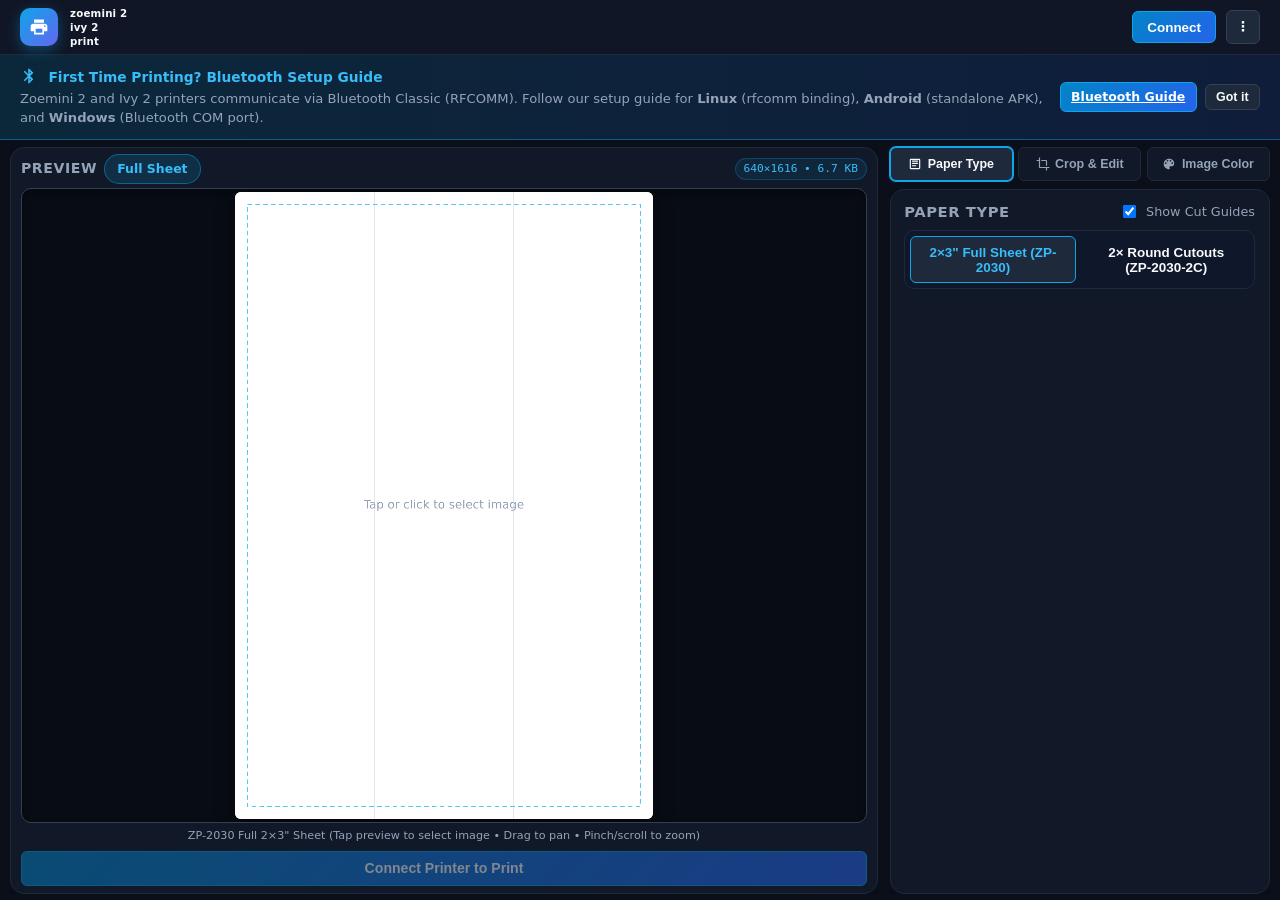
==== commit 60eec34b: "Fix UI issues and add Bluetooth & CI documentation - Fix image chooser modal self-closing when click" ====
--- a/ios/ZoeminiPrint/Assets/index.html
+++ b/ios/ZoeminiPrint/Assets/index.html
@@ -56,6 +56,13 @@
               <path d="M12 0C5.37 0 0 5.37 0 12c0 5.31 3.435 9.795 8.205 11.385.6.105.825-.255.825-.57 0-.285-.015-1.23-.015-2.235-3.015.555-3.795-.735-4.035-1.41-.135-.345-.72-1.41-1.23-1.695-.42-.225-1.02-.78-.015-.795.945-.015 1.62.87 1.845 1.23 1.08 1.815 2.805 1.305 3.495.99.105-.78.42-1.305.765-1.605-2.67-.3-5.46-1.335-5.46-5.925 0-1.305.465-2.385 1.23-3.225-.12-.3-.54-1.53.12-3.18 0 0 1.005-.315 3.3 1.23.96-.27 1.98-.405 3-.405s2.04.135 3 .405c2.295-1.56 3.3-1.23 3.3-1.23.66 1.65.24 2.88.12 3.18.765.84 1.23 1.905 1.23 3.225 0 4.605-2.805 5.625-5.475 5.925.435.375.81 1.095.81 2.22 0 1.605-.015 2.895-.015 3.3 0 .315.225.69.825.57A12.02 12.02 0 0024 12c0-6.63-5.37-12-12-12z"/>
             </svg>
             <span>GitHub Repository &amp; APK</span>
+          </a>
+
+          <a href="README_BLUETOOTH.md" class="more-menu-action-btn" target="_blank" rel="noopener" style="text-decoration:none;">
+            <svg xmlns="http://www.w3.org/2000/svg" width="16" height="16" viewBox="0 0 24 24" fill="currentColor">
+              <path d="M17.71 7.71L12 2h-1v7.59L6.41 5 5 6.41 10.59 12 5 17.59 6.41 19 11 14.41V22h1l5.71-5.71-4.3-4.29 4.3-4zm-4.71-1.88L14.59 7.5 13 9.09V5.83zm0 12.34v-3.26l1.59 1.59-1.59 1.67z"/>
+            </svg>
+            <span>Bluetooth Setup Guide</span>
           </a>
 
           <button id="menu-btn-telemetry" class="more-menu-action-btn" type="button">
@@ -147,6 +154,29 @@
     <span id="compat-warning-text"></span>
   </div>
 
+  <!-- First-Use Bluetooth Setup Guide Banner -->
+  <div id="bt-guide-banner" class="pwa-promo-banner" role="region" aria-label="Bluetooth Setup Guide" hidden>
+    <div class="pwa-promo-content">
+      <div class="pwa-promo-title">
+        <svg xmlns="http://www.w3.org/2000/svg" width="18" height="18" viewBox="0 0 24 24" fill="currentColor" style="vertical-align:-3px;margin-right:6px;">
+          <path d="M17.71 7.71L12 2h-1v7.59L6.41 5 5 6.41 10.59 12 5 17.59 6.41 19 11 14.41V22h1l5.71-5.71-4.3-4.29 4.3-4zm-4.71-1.88L14.59 7.5 13 9.09V5.83zm0 12.34v-3.26l1.59 1.59-1.59 1.67z"/>
+        </svg>
+        <strong>First Time Printing? Bluetooth Setup Guide</strong>
+      </div>
+      <div class="pwa-promo-text">
+        Zoemini 2 and Ivy 2 printers communicate via Bluetooth Classic (RFCOMM). Follow our setup guide for <strong>Linux</strong> (rfcomm binding), <strong>Android</strong> (standalone APK), and <strong>Windows</strong> (Bluetooth COM port).
+      </div>
+    </div>
+    <div class="pwa-promo-actions">
+      <a id="btn-view-bt-guide" class="btn btn-sm btn-primary" href="README_BLUETOOTH.md" target="_blank" rel="noopener">
+        Bluetooth Guide
+      </a>
+      <button id="btn-dismiss-bt-guide" class="btn btn-sm" type="button">
+        Got it
+      </button>
+    </div>
+  </div>
+
   <!-- Android Web Banner: Hint to download native APK -->
   <div id="android-apk-banner" class="pwa-promo-banner" role="region" aria-label="Download Android App" hidden>
     <div class="pwa-promo-content">
@@ -295,6 +325,12 @@
 
         <!-- Dual Round Quick Actions -->
         <div id="dual-round-actions-bar" class="dual-round-bar" hidden>
+          <button id="btn-select-slot1" class="btn btn-sm btn-primary" type="button" title="Select or change image for Top Sticker (#1)">
+            Top Image...
+          </button>
+          <button id="btn-select-slot2" class="btn btn-sm btn-primary" type="button" title="Select or change image for Bottom Sticker (#2)">
+            Bottom Image...
+          </button>
           <button id="btn-copy-slot1-to-2" class="btn btn-sm" type="button" title="Duplicate Top Sticker image & crop settings to Bottom Sticker">
             Copy Top → Bottom
           </button>
--- a/ios/ZoeminiPrint/Assets/css/styles.css
+++ b/ios/ZoeminiPrint/Assets/css/styles.css
@@ -861,9 +861,16 @@
 }
 
 .btn-danger {
-  background: rgba(239, 68, 68, 0.14);
-  border-color: rgba(239, 68, 68, 0.45);
-  color: #fca5a5;
+  background: linear-gradient(135deg, #dc2626 0%, #b91c1c 100%);
+  border-color: #ef4444;
+  color: #fff;
+  font-weight: 600;
+}
+
+.btn-danger:hover:not(:disabled) {
+  background: linear-gradient(135deg, #ef4444 0%, #dc2626 100%);
+  border-color: #f87171;
+  color: #fff;
 }
 
 .btn-warn {
@@ -984,12 +991,14 @@
 
 .dual-round-bar {
   display: flex;
+  flex-wrap: wrap;
   gap: 0.45rem;
   margin-top: 0.65rem;
 }
 
 .dual-round-bar .btn {
-  flex: 1;
+  flex: 1 1 calc(50% - 0.45rem);
+  min-width: 120px;
 }
 
 /* PDF Pagination Bar */
